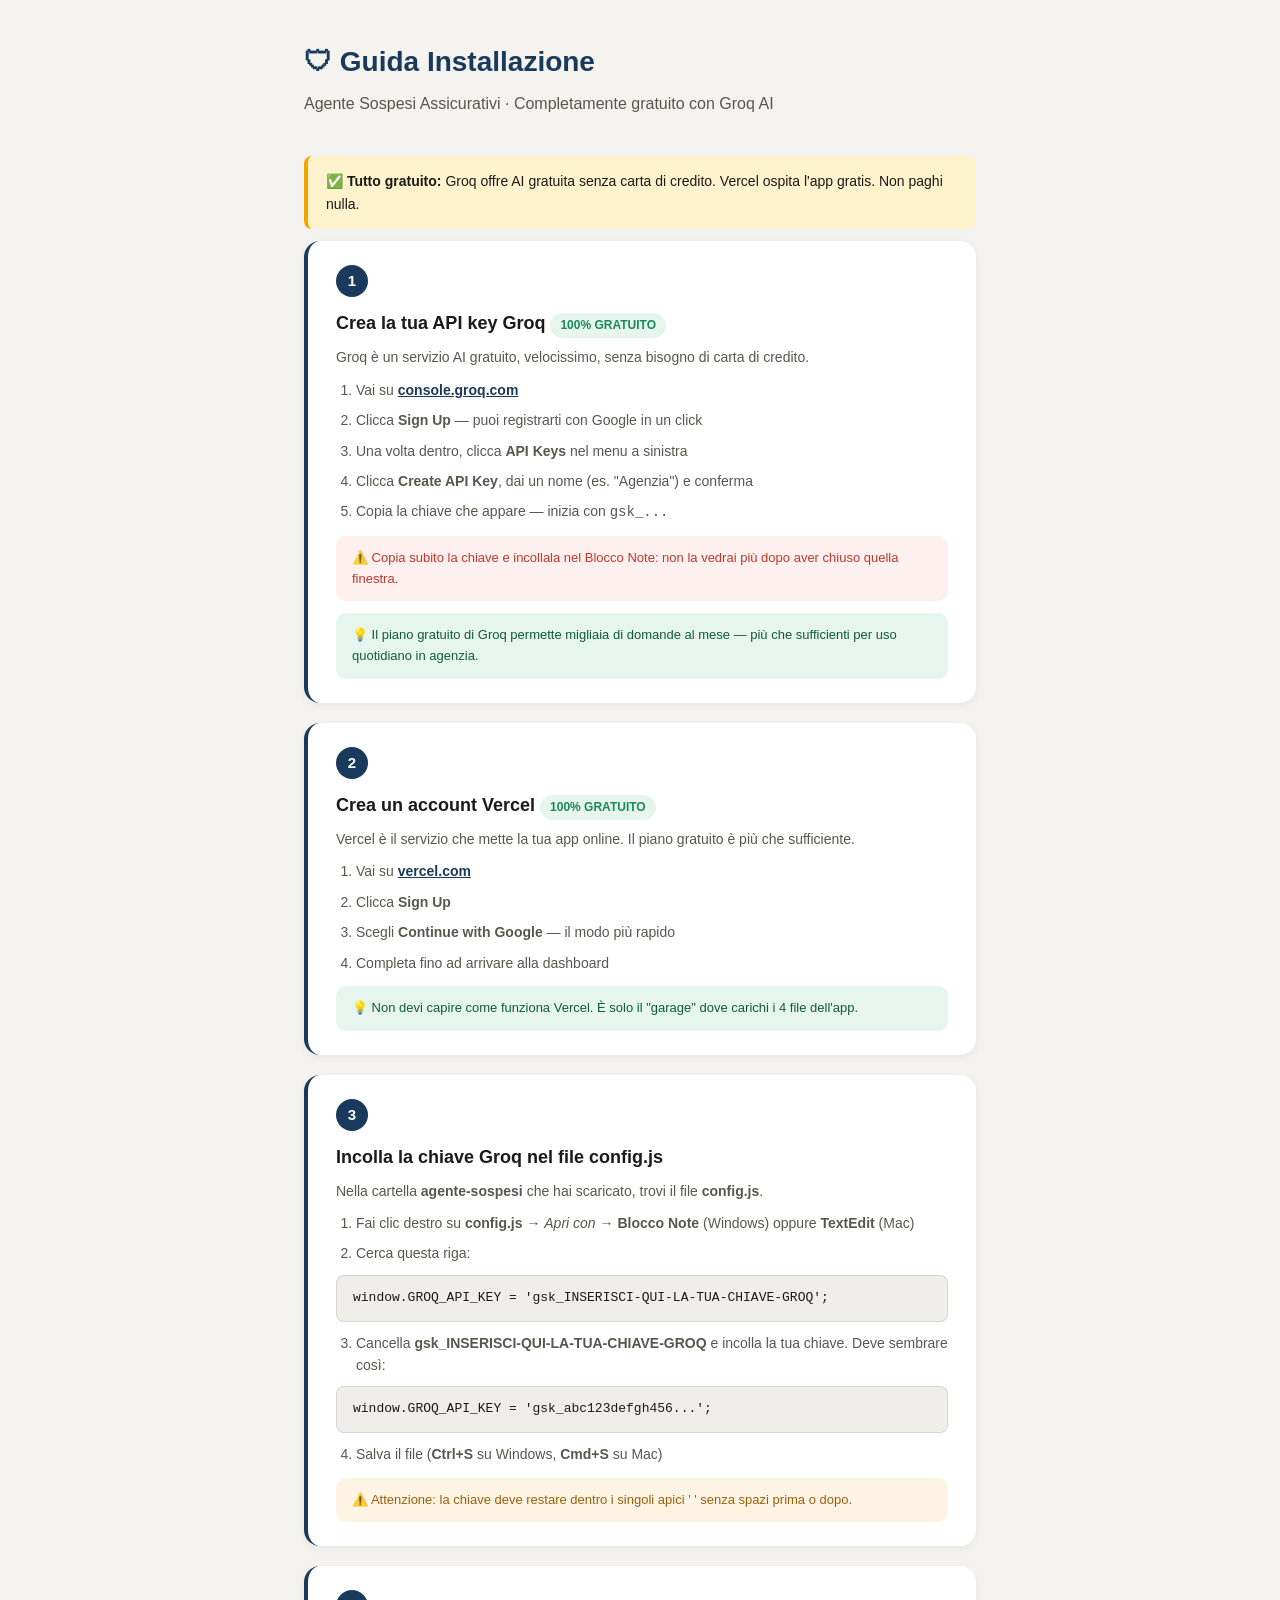
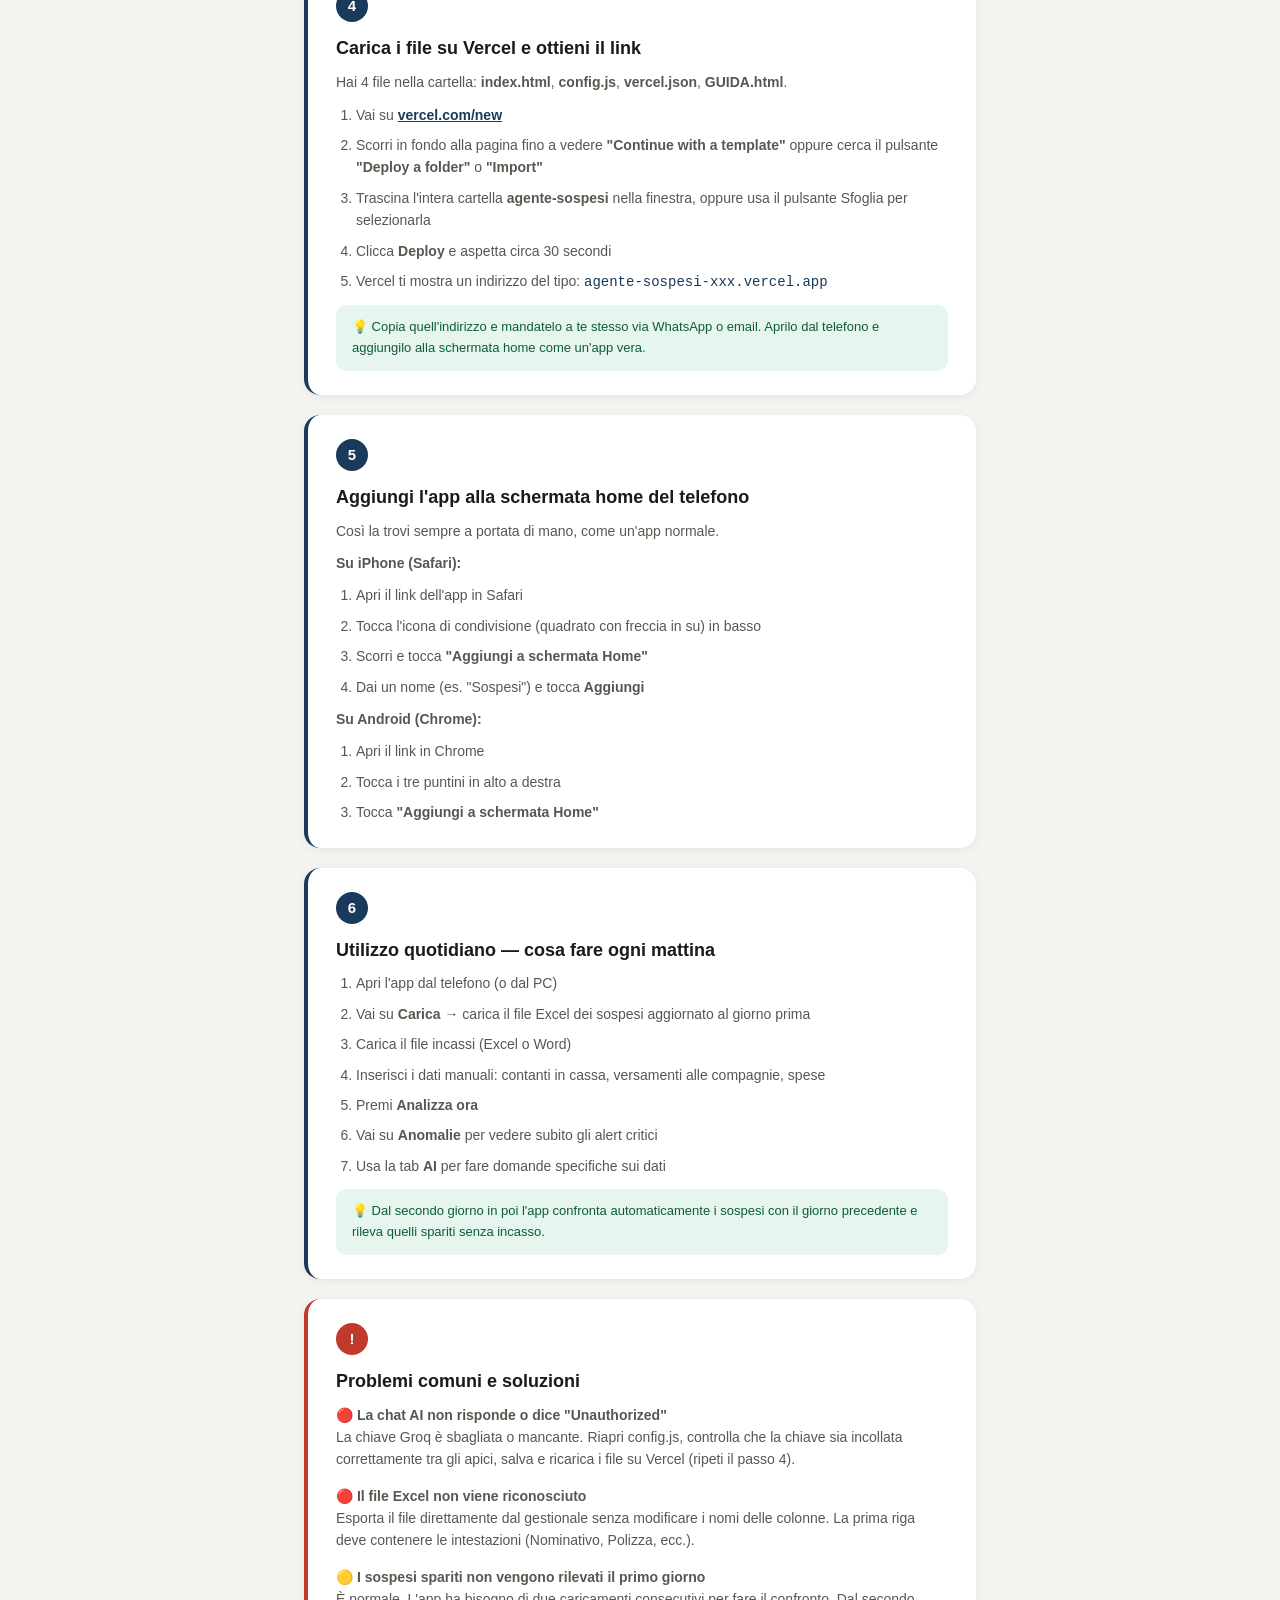
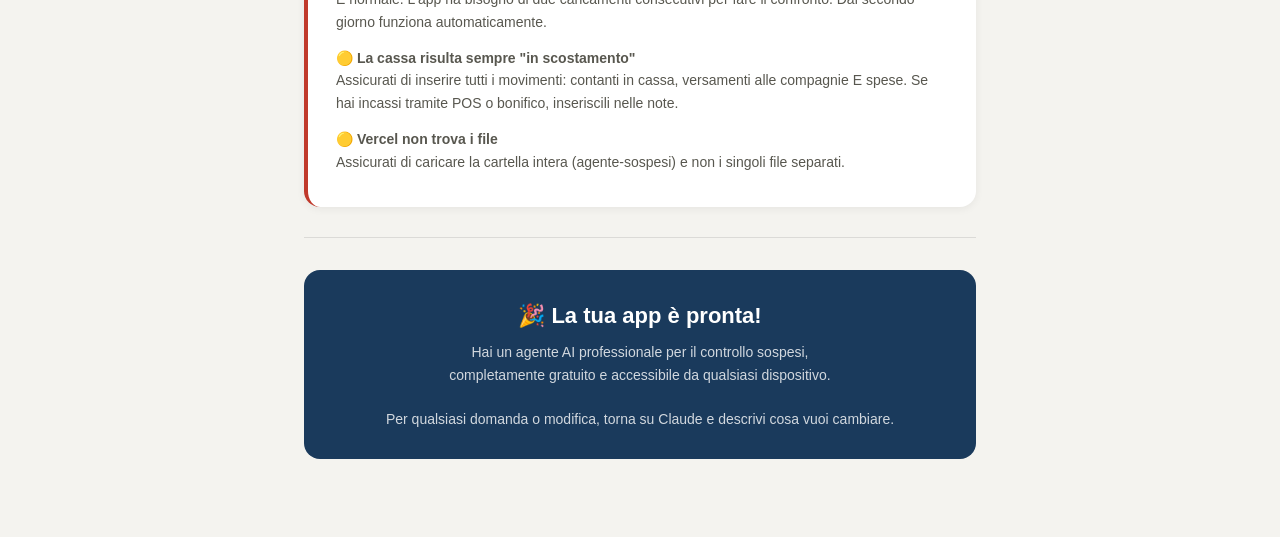
==== GUIDA.html @ 429c9467 "Add files via upload" ====
<!DOCTYPE html>
<html lang="it">
<head>
<meta charset="UTF-8">
<meta name="viewport" content="width=device-width, initial-scale=1.0">
<title>Guida installazione · Agente Sospesi</title>
<style>
:root{--accent:#1a3a5c;--green:#1a8a5a;--red:#c0392b;--amber:#9a6010;--bg:#f4f3ef;--surface:#fff;--border:rgba(0,0,0,.1);--text:#1a1a18;--text2:#58574f;}
*{box-sizing:border-box;margin:0;padding:0;}
body{font-family:-apple-system,BlinkMacSystemFont,'Segoe UI',sans-serif;background:var(--bg);color:var(--text);line-height:1.6;}
.page{max-width:720px;margin:0 auto;padding:40px 24px 80px;}
h1{font-size:28px;font-weight:800;color:var(--accent);margin-bottom:6px;}
.subtitle{font-size:16px;color:var(--text2);margin-bottom:40px;}
.step{background:var(--surface);border-radius:16px;padding:24px 28px;margin-bottom:20px;border-left:4px solid var(--accent);box-shadow:0 2px 8px rgba(0,0,0,.06);}
.step-num{display:inline-flex;align-items:center;justify-content:center;width:32px;height:32px;background:var(--accent);color:#fff;border-radius:50%;font-size:15px;font-weight:800;margin-bottom:12px;}
.step h2{font-size:18px;font-weight:700;margin-bottom:8px;}
.step p{font-size:14px;color:var(--text2);margin-bottom:10px;}
.step a{color:var(--accent);font-weight:600;}
.code{background:#f0eeea;border-radius:8px;padding:12px 16px;font-family:'Courier New',monospace;font-size:13px;margin:10px 0;border:1px solid rgba(0,0,0,.1);word-break:break-all;}
.tip{background:#e6f5ee;border-radius:10px;padding:12px 16px;font-size:13px;color:#0f5c3a;margin-top:12px;display:flex;gap:8px;align-items:flex-start;}
.warn{background:#fdf4e3;border-radius:10px;padding:12px 16px;font-size:13px;color:var(--amber);margin-top:12px;display:flex;gap:8px;align-items:flex-start;}
.important{background:#fdf0ee;border-radius:10px;padding:12px 16px;font-size:13px;color:var(--red);margin-top:12px;display:flex;gap:8px;align-items:flex-start;}
ol{padding-left:20px;display:flex;flex-direction:column;gap:8px;}
ol li{font-size:14px;color:var(--text2);}
.badge{display:inline-block;padding:3px 10px;border-radius:20px;font-size:12px;font-weight:700;}
.badge.free{background:#e6f5ee;color:var(--green);}
.divider{height:1px;background:var(--border);margin:30px 0;}
.final-box{background:var(--accent);color:#fff;border-radius:16px;padding:28px;margin-top:32px;text-align:center;}
.final-box h2{font-size:22px;margin-bottom:8px;}
.final-box p{opacity:.8;font-size:14px;line-height:1.6;}
.highlight{background:#fff3cd;border-radius:8px;padding:14px 18px;font-size:14px;margin:12px 0;border-left:4px solid #f0a500;}
</style>
</head>
<body>
<div class="page">

<h1>🛡 Guida Installazione</h1>
<p class="subtitle">Agente Sospesi Assicurativi · Completamente gratuito con Groq AI</p>

<div class="highlight">
  ✅ <strong>Tutto gratuito:</strong> Groq offre AI gratuita senza carta di credito. Vercel ospita l'app gratis. Non paghi nulla.
</div>

<!-- STEP 1 -->
<div class="step">
  <div class="step-num">1</div>
  <h2>Crea la tua API key Groq <span class="badge free">100% GRATUITO</span></h2>
  <p>Groq è un servizio AI gratuito, velocissimo, senza bisogno di carta di credito.</p>
  <ol>
    <li>Vai su <a href="https://console.groq.com" target="_blank">console.groq.com</a></li>
    <li>Clicca <strong>Sign Up</strong> — puoi registrarti con Google in un click</li>
    <li>Una volta dentro, clicca <strong>API Keys</strong> nel menu a sinistra</li>
    <li>Clicca <strong>Create API Key</strong>, dai un nome (es. "Agenzia") e conferma</li>
    <li>Copia la chiave che appare — inizia con <code>gsk_...</code></li>
  </ol>
  <div class="important">⚠️ Copia subito la chiave e incollala nel Blocco Note: non la vedrai più dopo aver chiuso quella finestra.</div>
  <div class="tip">💡 Il piano gratuito di Groq permette migliaia di domande al mese — più che sufficienti per uso quotidiano in agenzia.</div>
</div>

<!-- STEP 2 -->
<div class="step">
  <div class="step-num">2</div>
  <h2>Crea un account Vercel <span class="badge free">100% GRATUITO</span></h2>
  <p>Vercel è il servizio che mette la tua app online. Il piano gratuito è più che sufficiente.</p>
  <ol>
    <li>Vai su <a href="https://vercel.com" target="_blank">vercel.com</a></li>
    <li>Clicca <strong>Sign Up</strong></li>
    <li>Scegli <strong>Continue with Google</strong> — il modo più rapido</li>
    <li>Completa fino ad arrivare alla dashboard</li>
  </ol>
  <div class="tip">💡 Non devi capire come funziona Vercel. È solo il "garage" dove carichi i 4 file dell'app.</div>
</div>

<!-- STEP 3 -->
<div class="step">
  <div class="step-num">3</div>
  <h2>Incolla la chiave Groq nel file config.js</h2>
  <p>Nella cartella <strong>agente-sospesi</strong> che hai scaricato, trovi il file <strong>config.js</strong>.</p>
  <ol>
    <li>Fai clic destro su <strong>config.js</strong> → <em>Apri con</em> → <strong>Blocco Note</strong> (Windows) oppure <strong>TextEdit</strong> (Mac)</li>
    <li>Cerca questa riga:</li>
  </ol>
  <div class="code">window.GROQ_API_KEY = 'gsk_INSERISCI-QUI-LA-TUA-CHIAVE-GROQ';</div>
  <ol start="3">
    <li>Cancella <strong>gsk_INSERISCI-QUI-LA-TUA-CHIAVE-GROQ</strong> e incolla la tua chiave. Deve sembrare così:</li>
  </ol>
  <div class="code">window.GROQ_API_KEY = 'gsk_abc123defgh456...';</div>
  <ol start="4">
    <li>Salva il file (<strong>Ctrl+S</strong> su Windows, <strong>Cmd+S</strong> su Mac)</li>
  </ol>
  <div class="warn">⚠️ Attenzione: la chiave deve restare dentro i singoli apici ' ' senza spazi prima o dopo.</div>
</div>

<!-- STEP 4 -->
<div class="step">
  <div class="step-num">4</div>
  <h2>Carica i file su Vercel e ottieni il link</h2>
  <p>Hai 4 file nella cartella: <strong>index.html</strong>, <strong>config.js</strong>, <strong>vercel.json</strong>, <strong>GUIDA.html</strong>.</p>
  <ol>
    <li>Vai su <a href="https://vercel.com/new" target="_blank">vercel.com/new</a></li>
    <li>Scorri in fondo alla pagina fino a vedere <strong>"Continue with a template"</strong> oppure cerca il pulsante <strong>"Deploy a folder"</strong> o <strong>"Import"</strong></li>
    <li>Trascina l'intera cartella <strong>agente-sospesi</strong> nella finestra, oppure usa il pulsante Sfoglia per selezionarla</li>
    <li>Clicca <strong>Deploy</strong> e aspetta circa 30 secondi</li>
    <li>Vercel ti mostra un indirizzo del tipo: <code style="color:var(--accent)">agente-sospesi-xxx.vercel.app</code></li>
  </ol>
  <div class="tip">💡 Copia quell'indirizzo e mandatelo a te stesso via WhatsApp o email. Aprilo dal telefono e aggiungilo alla schermata home come un'app vera.</div>
</div>

<!-- STEP 5 -->
<div class="step">
  <div class="step-num">5</div>
  <h2>Aggiungi l'app alla schermata home del telefono</h2>
  <p>Così la trovi sempre a portata di mano, come un'app normale.</p>
  <p><strong>Su iPhone (Safari):</strong></p>
  <ol>
    <li>Apri il link dell'app in Safari</li>
    <li>Tocca l'icona di condivisione (quadrato con freccia in su) in basso</li>
    <li>Scorri e tocca <strong>"Aggiungi a schermata Home"</strong></li>
    <li>Dai un nome (es. "Sospesi") e tocca <strong>Aggiungi</strong></li>
  </ol>
  <p style="margin-top:10px"><strong>Su Android (Chrome):</strong></p>
  <ol>
    <li>Apri il link in Chrome</li>
    <li>Tocca i tre puntini in alto a destra</li>
    <li>Tocca <strong>"Aggiungi a schermata Home"</strong></li>
  </ol>
</div>

<!-- STEP 6 -->
<div class="step">
  <div class="step-num">6</div>
  <h2>Utilizzo quotidiano — cosa fare ogni mattina</h2>
  <ol>
    <li>Apri l'app dal telefono (o dal PC)</li>
    <li>Vai su <strong>Carica</strong> → carica il file Excel dei sospesi aggiornato al giorno prima</li>
    <li>Carica il file incassi (Excel o Word)</li>
    <li>Inserisci i dati manuali: contanti in cassa, versamenti alle compagnie, spese</li>
    <li>Premi <strong>Analizza ora</strong></li>
    <li>Vai su <strong>Anomalie</strong> per vedere subito gli alert critici</li>
    <li>Usa la tab <strong>AI</strong> per fare domande specifiche sui dati</li>
  </ol>
  <div class="tip">💡 Dal secondo giorno in poi l'app confronta automaticamente i sospesi con il giorno precedente e rileva quelli spariti senza incasso.</div>
</div>

<!-- PROBLEMI -->
<div class="step" style="border-left-color:var(--red)">
  <div class="step-num" style="background:var(--red)">!</div>
  <h2>Problemi comuni e soluzioni</h2>

  <p><strong>🔴 La chat AI non risponde o dice "Unauthorized"</strong><br>
  La chiave Groq è sbagliata o mancante. Riapri config.js, controlla che la chiave sia incollata correttamente tra gli apici, salva e ricarica i file su Vercel (ripeti il passo 4).</p>

  <p style="margin-top:14px"><strong>🔴 Il file Excel non viene riconosciuto</strong><br>
  Esporta il file direttamente dal gestionale senza modificare i nomi delle colonne. La prima riga deve contenere le intestazioni (Nominativo, Polizza, ecc.).</p>

  <p style="margin-top:14px"><strong>🟡 I sospesi spariti non vengono rilevati il primo giorno</strong><br>
  È normale. L'app ha bisogno di due caricamenti consecutivi per fare il confronto. Dal secondo giorno funziona automaticamente.</p>

  <p style="margin-top:14px"><strong>🟡 La cassa risulta sempre "in scostamento"</strong><br>
  Assicurati di inserire tutti i movimenti: contanti in cassa, versamenti alle compagnie E spese. Se hai incassi tramite POS o bonifico, inseriscili nelle note.</p>

  <p style="margin-top:14px"><strong>🟡 Vercel non trova i file</strong><br>
  Assicurati di caricare la cartella intera (agente-sospesi) e non i singoli file separati.</p>
</div>

<div class="divider"></div>

<div class="final-box">
  <h2>🎉 La tua app è pronta!</h2>
  <p>Hai un agente AI professionale per il controllo sospesi,<br>completamente gratuito e accessibile da qualsiasi dispositivo.<br><br>
  Per qualsiasi domanda o modifica, torna su Claude e descrivi cosa vuoi cambiare.</p>
</div>

</div>
</body>
</html>
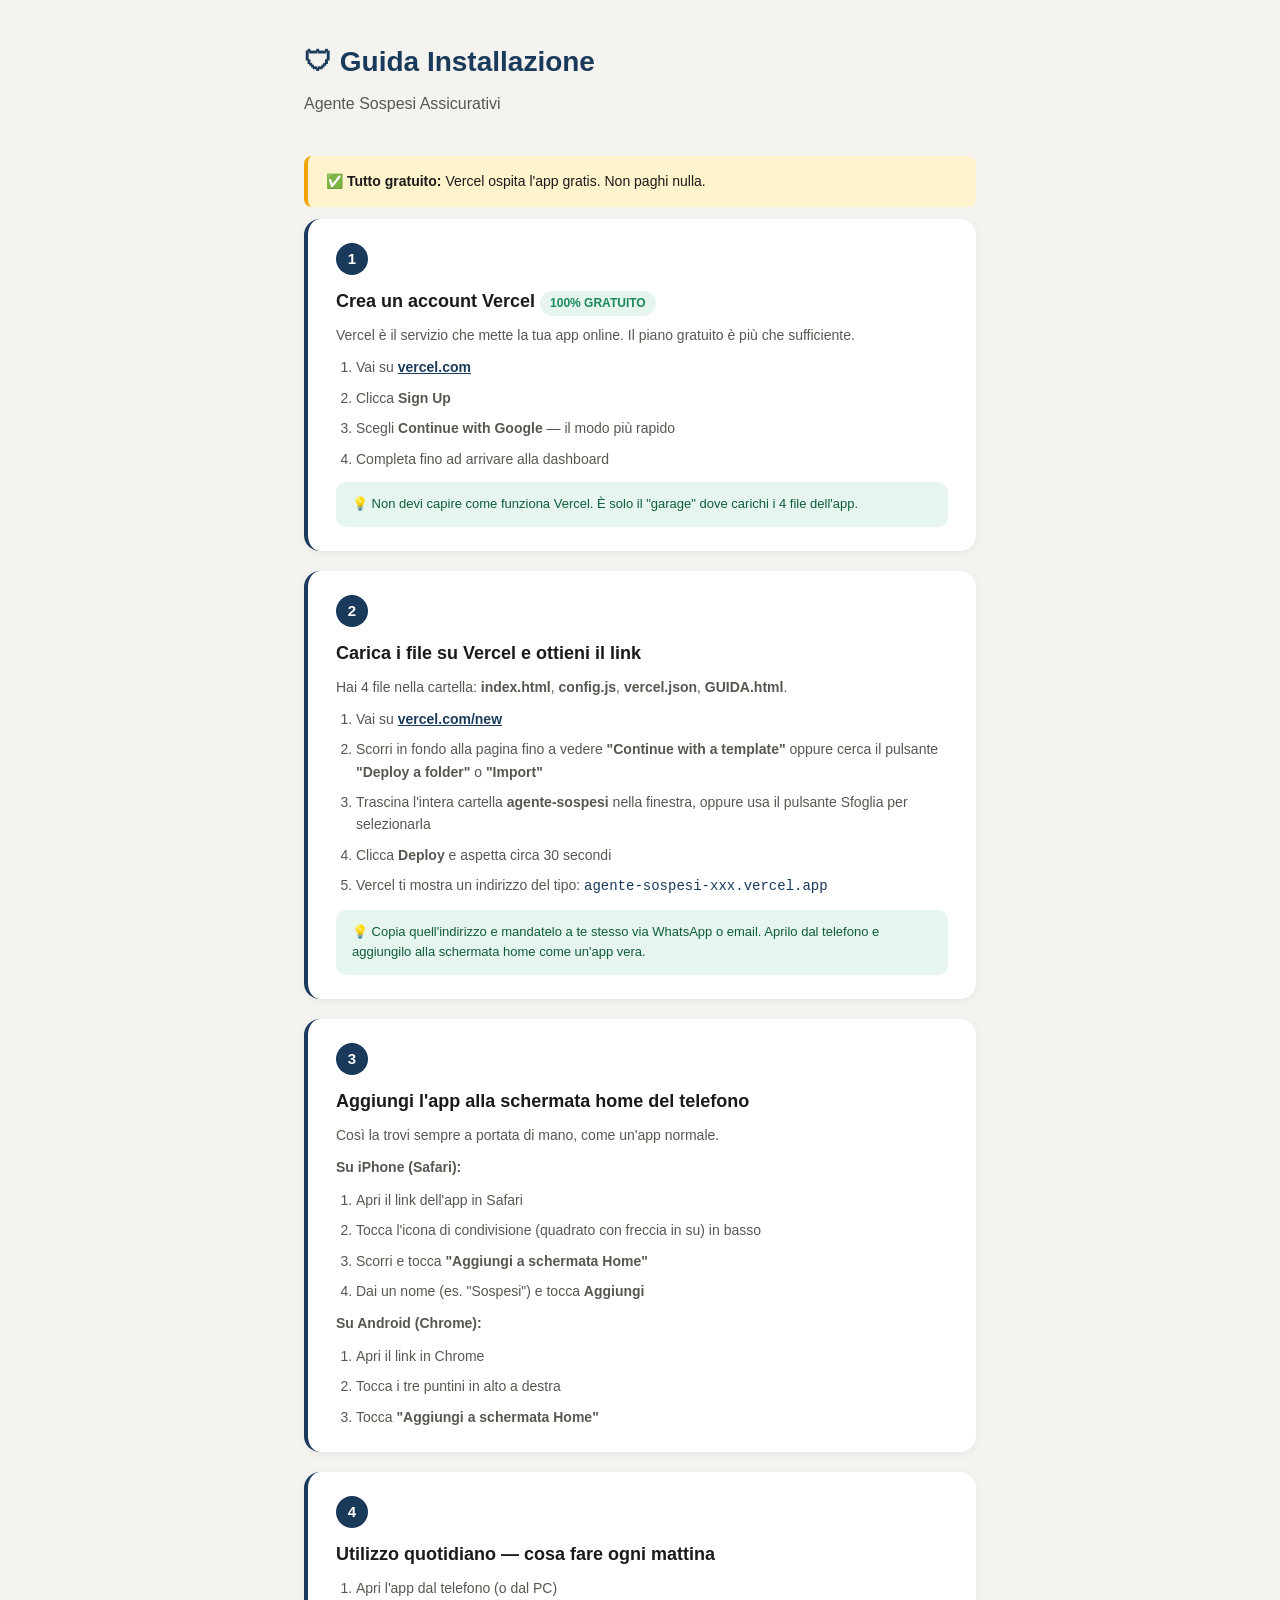
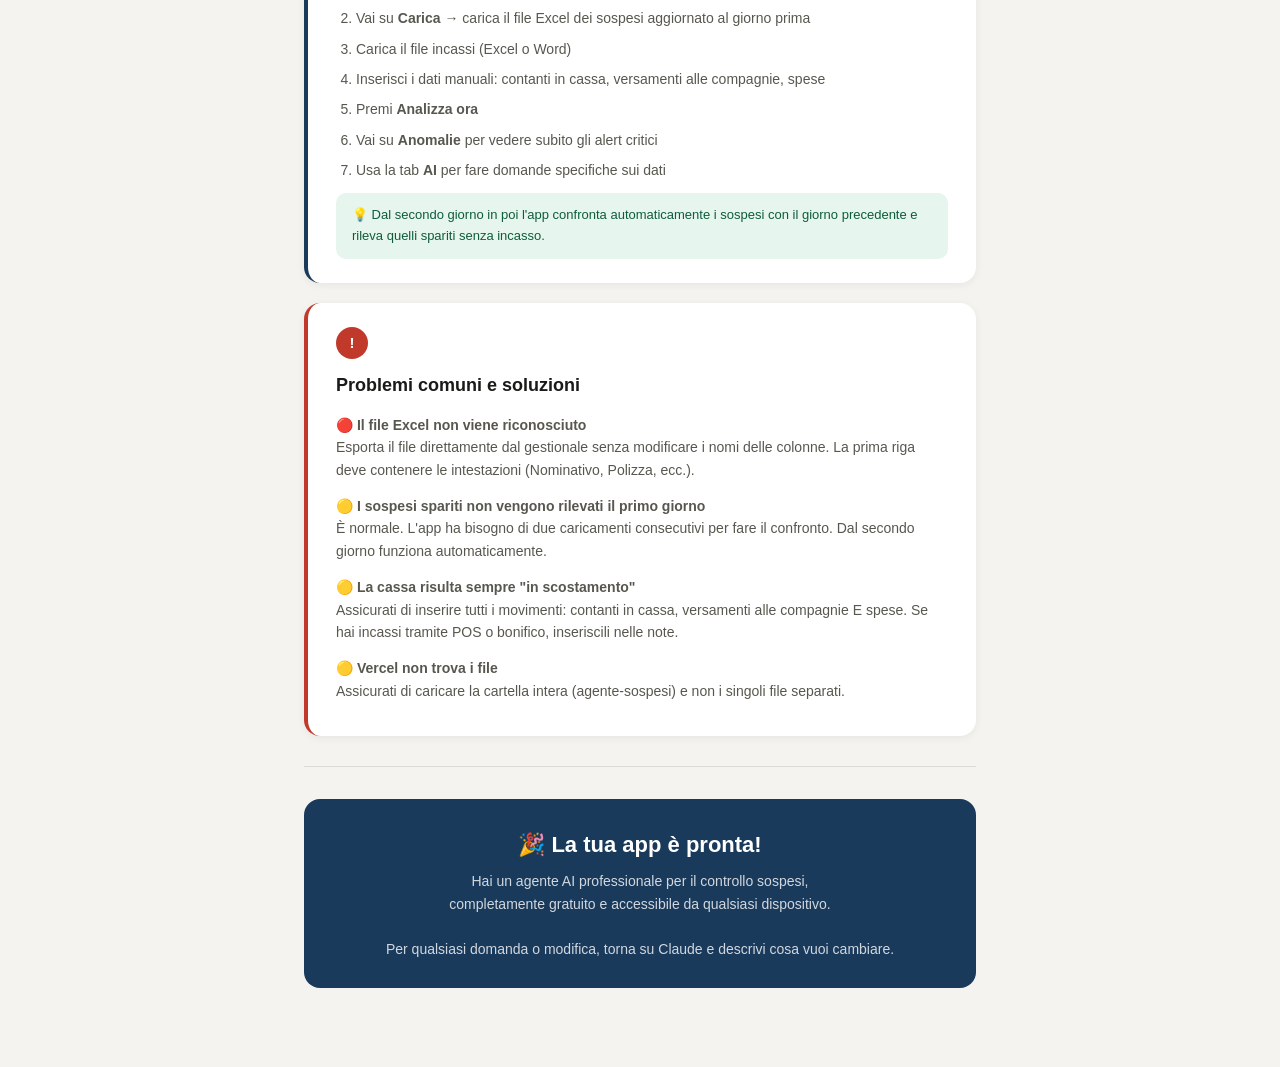
==== commit 354c625a: "Via la chat con l'assistente AI Rimossa su richiesta di Francesco. Tolto tutto il pezzo, non solo il" ====
--- a/GUIDA.html
+++ b/GUIDA.html
@@ -35,31 +35,15 @@
 <div class="page">
 
 <h1>🛡 Guida Installazione</h1>
-<p class="subtitle">Agente Sospesi Assicurativi · Completamente gratuito con Groq AI</p>
+<p class="subtitle">Agente Sospesi Assicurativi</p>
 
 <div class="highlight">
-  ✅ <strong>Tutto gratuito:</strong> Groq offre AI gratuita senza carta di credito. Vercel ospita l'app gratis. Non paghi nulla.
+  ✅ <strong>Tutto gratuito:</strong> Vercel ospita l'app gratis. Non paghi nulla.
 </div>
 
 <!-- STEP 1 -->
 <div class="step">
   <div class="step-num">1</div>
-  <h2>Crea la tua API key Groq <span class="badge free">100% GRATUITO</span></h2>
-  <p>Groq è un servizio AI gratuito, velocissimo, senza bisogno di carta di credito.</p>
-  <ol>
-    <li>Vai su <a href="https://console.groq.com" target="_blank">console.groq.com</a></li>
-    <li>Clicca <strong>Sign Up</strong> — puoi registrarti con Google in un click</li>
-    <li>Una volta dentro, clicca <strong>API Keys</strong> nel menu a sinistra</li>
-    <li>Clicca <strong>Create API Key</strong>, dai un nome (es. "Agenzia") e conferma</li>
-    <li>Copia la chiave che appare — inizia con <code>gsk_...</code></li>
-  </ol>
-  <div class="important">⚠️ Copia subito la chiave e incollala nel Blocco Note: non la vedrai più dopo aver chiuso quella finestra.</div>
-  <div class="tip">💡 Il piano gratuito di Groq permette migliaia di domande al mese — più che sufficienti per uso quotidiano in agenzia.</div>
-</div>
-
-<!-- STEP 2 -->
-<div class="step">
-  <div class="step-num">2</div>
   <h2>Crea un account Vercel <span class="badge free">100% GRATUITO</span></h2>
   <p>Vercel è il servizio che mette la tua app online. Il piano gratuito è più che sufficiente.</p>
   <ol>
@@ -71,29 +55,9 @@
   <div class="tip">💡 Non devi capire come funziona Vercel. È solo il "garage" dove carichi i 4 file dell'app.</div>
 </div>
 
-<!-- STEP 3 -->
+<!-- STEP 2 -->
 <div class="step">
-  <div class="step-num">3</div>
-  <h2>Incolla la chiave Groq nel file config.js</h2>
-  <p>Nella cartella <strong>agente-sospesi</strong> che hai scaricato, trovi il file <strong>config.js</strong>.</p>
-  <ol>
-    <li>Fai clic destro su <strong>config.js</strong> → <em>Apri con</em> → <strong>Blocco Note</strong> (Windows) oppure <strong>TextEdit</strong> (Mac)</li>
-    <li>Cerca questa riga:</li>
-  </ol>
-  <div class="code">window.GROQ_API_KEY = 'gsk_INSERISCI-QUI-LA-TUA-CHIAVE-GROQ';</div>
-  <ol start="3">
-    <li>Cancella <strong>gsk_INSERISCI-QUI-LA-TUA-CHIAVE-GROQ</strong> e incolla la tua chiave. Deve sembrare così:</li>
-  </ol>
-  <div class="code">window.GROQ_API_KEY = 'gsk_abc123defgh456...';</div>
-  <ol start="4">
-    <li>Salva il file (<strong>Ctrl+S</strong> su Windows, <strong>Cmd+S</strong> su Mac)</li>
-  </ol>
-  <div class="warn">⚠️ Attenzione: la chiave deve restare dentro i singoli apici ' ' senza spazi prima o dopo.</div>
-</div>
-
-<!-- STEP 4 -->
-<div class="step">
-  <div class="step-num">4</div>
+  <div class="step-num">2</div>
   <h2>Carica i file su Vercel e ottieni il link</h2>
   <p>Hai 4 file nella cartella: <strong>index.html</strong>, <strong>config.js</strong>, <strong>vercel.json</strong>, <strong>GUIDA.html</strong>.</p>
   <ol>
@@ -106,9 +70,9 @@
   <div class="tip">💡 Copia quell'indirizzo e mandatelo a te stesso via WhatsApp o email. Aprilo dal telefono e aggiungilo alla schermata home come un'app vera.</div>
 </div>
 
-<!-- STEP 5 -->
+<!-- STEP 3 -->
 <div class="step">
-  <div class="step-num">5</div>
+  <div class="step-num">3</div>
   <h2>Aggiungi l'app alla schermata home del telefono</h2>
   <p>Così la trovi sempre a portata di mano, come un'app normale.</p>
   <p><strong>Su iPhone (Safari):</strong></p>
@@ -126,9 +90,9 @@
   </ol>
 </div>
 
-<!-- STEP 6 -->
+<!-- STEP 4 -->
 <div class="step">
-  <div class="step-num">6</div>
+  <div class="step-num">4</div>
   <h2>Utilizzo quotidiano — cosa fare ogni mattina</h2>
   <ol>
     <li>Apri l'app dal telefono (o dal PC)</li>
@@ -146,9 +110,6 @@
 <div class="step" style="border-left-color:var(--red)">
   <div class="step-num" style="background:var(--red)">!</div>
   <h2>Problemi comuni e soluzioni</h2>
-
-  <p><strong>🔴 La chat AI non risponde o dice "Unauthorized"</strong><br>
-  La chiave Groq è sbagliata o mancante. Riapri config.js, controlla che la chiave sia incollata correttamente tra gli apici, salva e ricarica i file su Vercel (ripeti il passo 4).</p>
 
   <p style="margin-top:14px"><strong>🔴 Il file Excel non viene riconosciuto</strong><br>
   Esporta il file direttamente dal gestionale senza modificare i nomi delle colonne. La prima riga deve contenere le intestazioni (Nominativo, Polizza, ecc.).</p>
